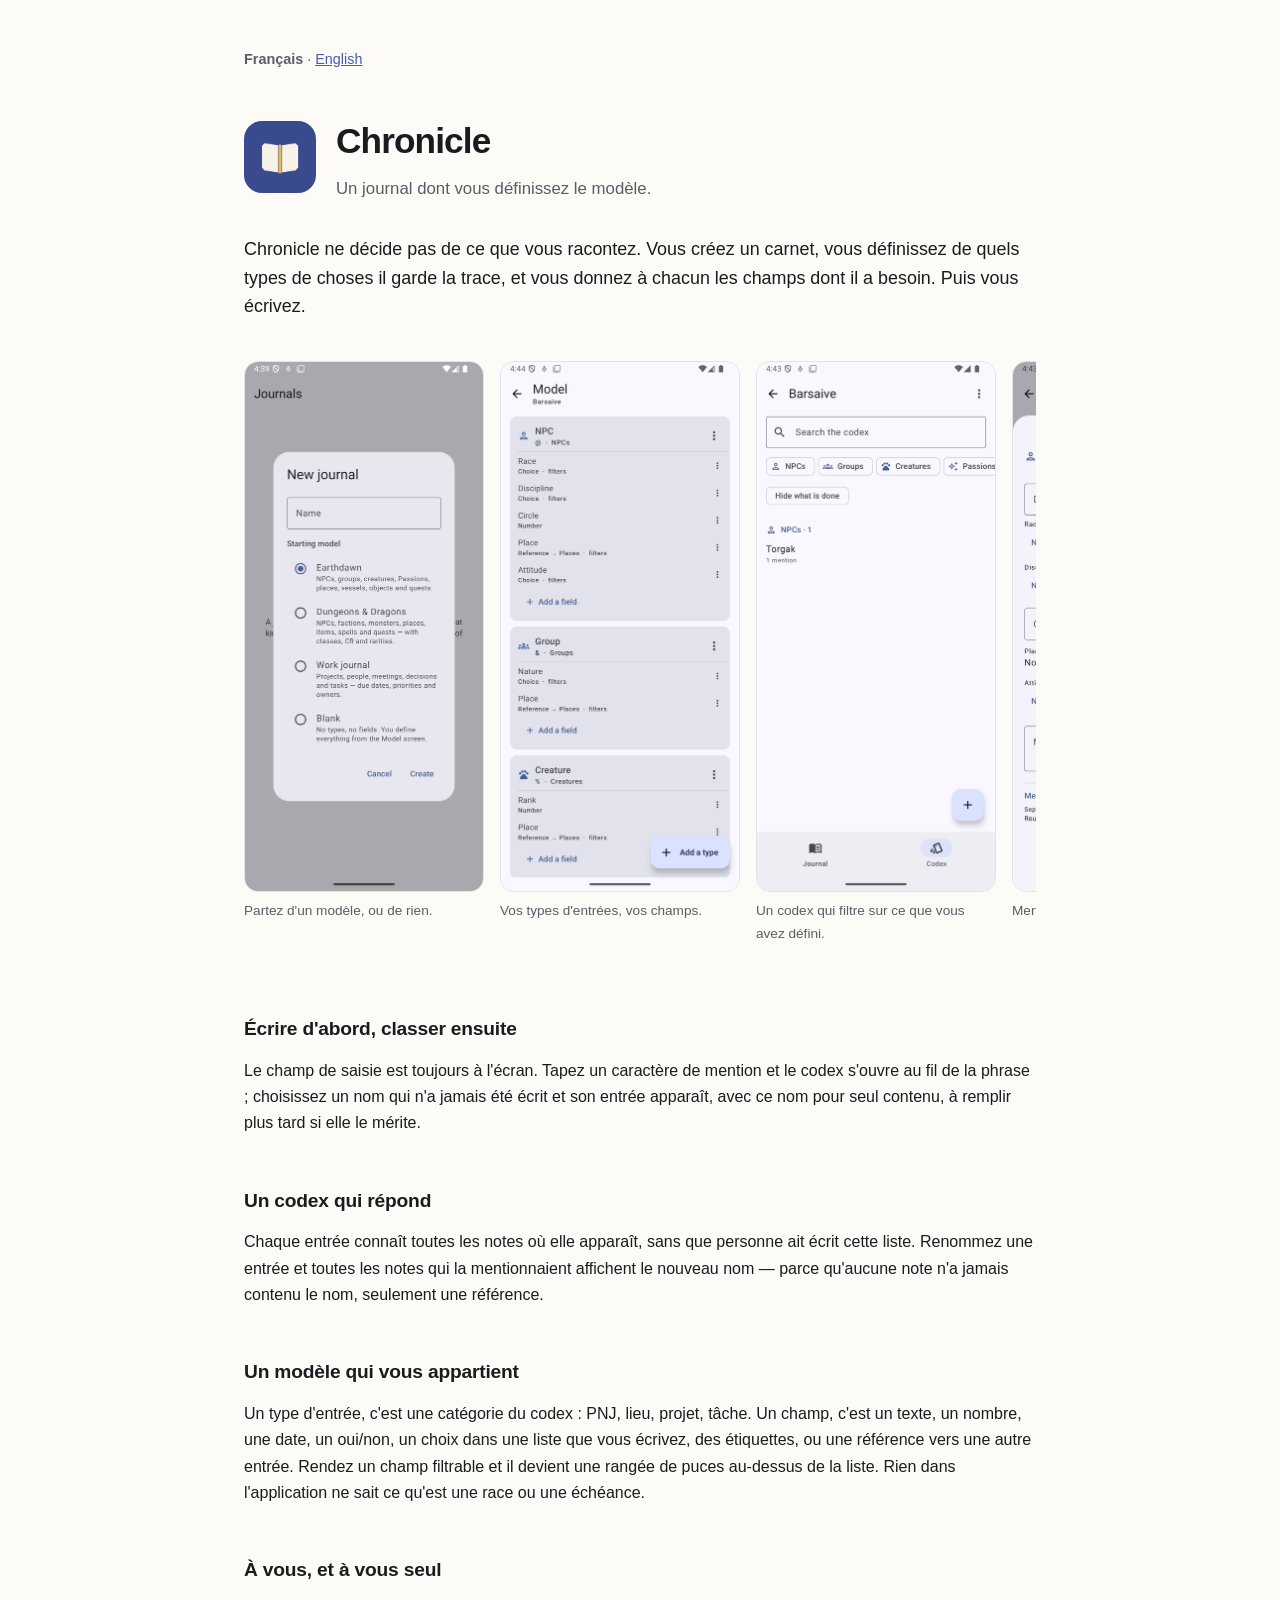
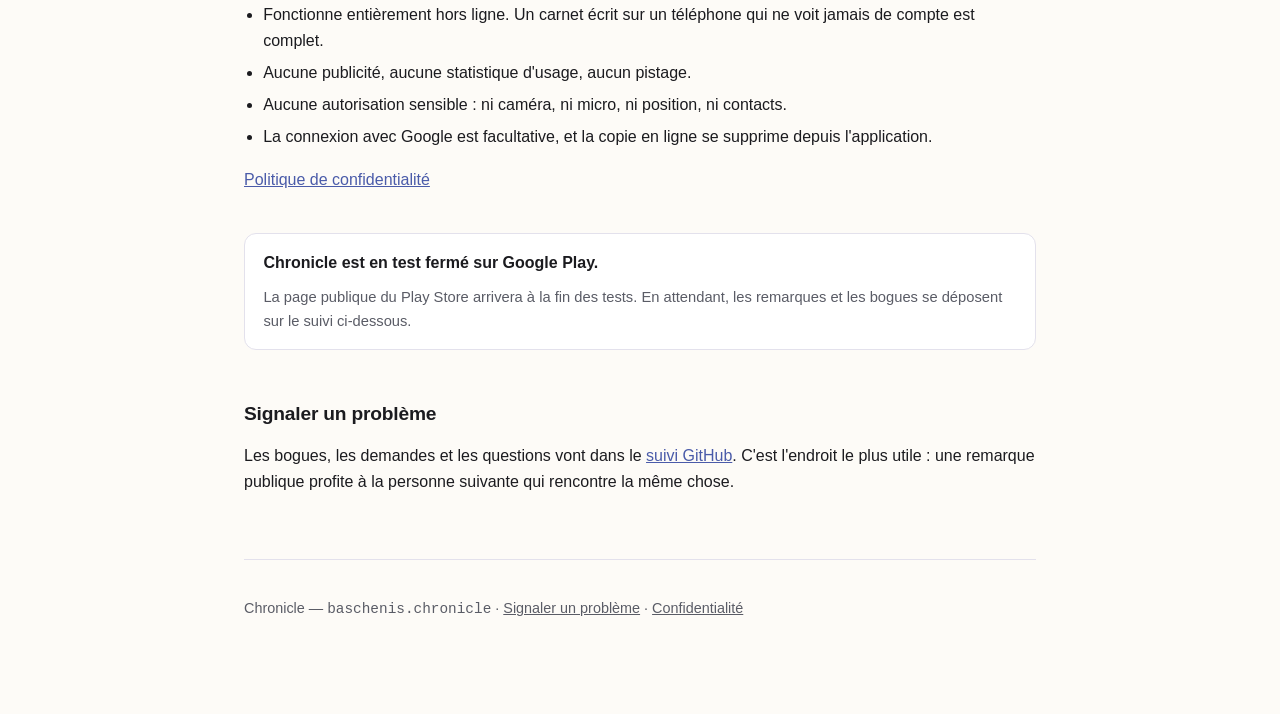
==== index.html @ dacc56c1 "A front door and a place to complain Chronicle had a privacy policy on a Firebase URL and nowhere el" ====
<!doctype html>
<html lang="fr">
<head>
<meta charset="utf-8">
<meta name="viewport" content="width=device-width, initial-scale=1">
<title>Chronicle — un journal dont vous définissez le modèle</title>
<meta name="description" content="Chronicle est un journal Android dont vous définissez vous-même le modèle de données. Hors ligne, sans publicité, sans pistage.">
<meta property="og:title" content="Chronicle">
<meta property="og:description" content="Un journal dont vous définissez le modèle.">
<meta property="og:image" content="img/og.png">
<link rel="icon" href="img/icon.png">
<link rel="stylesheet" href="style.css">
</head>
<body>

<p class="lang"><strong>Français</strong> · <a href="en.html">English</a></p>

<header>
  <img src="img/icon.png" alt="">
  <div>
    <h1>Chronicle</h1>
    <p class="tagline">Un journal dont vous définissez le modèle.</p>
  </div>
</header>

<p class="lede">Chronicle ne décide pas de ce que vous racontez. Vous créez un carnet, vous
définissez de quels types de choses il garde la trace, et vous donnez à chacun les champs dont il a
besoin. Puis vous écrivez.</p>

<div class="shots">
  <figure><img src="img/01_templates.png" alt="L'écran de création d'un carnet, avec les modèles de départ"><figcaption>Partez d'un modèle, ou de rien.</figcaption></figure>
  <figure><img src="img/02_model.png" alt="L'éditeur de modèle, montrant un type d'entrée et ses champs"><figcaption>Vos types d'entrées, vos champs.</figcaption></figure>
  <figure><img src="img/03_codex.png" alt="Le codex, avec sa barre de filtres"><figcaption>Un codex qui filtre sur ce que vous avez défini.</figcaption></figure>
  <figure><img src="img/04_entry.png" alt="Une note du journal citant une entrée du codex"><figcaption>Mentionnez, et l'entrée se crée.</figcaption></figure>
</div>

<h2>Écrire d'abord, classer ensuite</h2>
<p>Le champ de saisie est toujours à l'écran. Tapez un caractère de mention et le codex s'ouvre au
fil de la phrase ; choisissez un nom qui n'a jamais été écrit et son entrée apparaît, avec ce nom
pour seul contenu, à remplir plus tard si elle le mérite.</p>

<h2>Un codex qui répond</h2>
<p>Chaque entrée connaît toutes les notes où elle apparaît, sans que personne ait écrit cette liste.
Renommez une entrée et toutes les notes qui la mentionnaient affichent le nouveau nom — parce
qu'aucune note n'a jamais contenu le nom, seulement une référence.</p>

<h2>Un modèle qui vous appartient</h2>
<p>Un type d'entrée, c'est une catégorie du codex : PNJ, lieu, projet, tâche. Un champ, c'est un
texte, un nombre, une date, un oui/non, un choix dans une liste que vous écrivez, des étiquettes, ou
une référence vers une autre entrée. Rendez un champ filtrable et il devient une rangée de puces
au-dessus de la liste. Rien dans l'application ne sait ce qu'est une race ou une échéance.</p>

<h2>À vous, et à vous seul</h2>
<ul>
  <li>Fonctionne entièrement hors ligne. Un carnet écrit sur un téléphone qui ne voit jamais de compte est complet.</li>
  <li>Aucune publicité, aucune statistique d'usage, aucun pistage.</li>
  <li>Aucune autorisation sensible : ni caméra, ni micro, ni position, ni contacts.</li>
  <li>La connexion avec Google est facultative, et la copie en ligne se supprime depuis l'application.</li>
</ul>
<p><a href="confidentialite.html">Politique de confidentialité</a></p>

<div class="status">
  <p><strong>Chronicle est en test fermé sur Google Play.</strong></p>
  <p>La page publique du Play Store arrivera à la fin des tests. En attendant, les remarques et les
  bogues se déposent sur le suivi ci-dessous.</p>
</div>

<h2>Signaler un problème</h2>
<p>Les bogues, les demandes et les questions vont dans le
<a href="https://github.com/abaschen/chronicle/issues">suivi GitHub</a>. C'est l'endroit le plus
utile : une remarque publique profite à la personne suivante qui rencontre la même chose.</p>

<footer>
  <p>Chronicle — <code>baschenis.chronicle</code> ·
  <a href="https://github.com/abaschen/chronicle/issues">Signaler un problème</a> ·
  <a href="confidentialite.html">Confidentialité</a></p>
</footer>

</body>
</html>
---- style.css ----
/* Shared with the policy pages, which inline the same variables so they stay standalone. */
:root {
  color-scheme: light dark;
  --ink: #1b1b1f;
  --dim: #5a5c66;
  --bg: #fdfbf7;
  --card: #ffffff;
  --rule: #e3e1ec;
  --link: #4a5ba9;
  --brand: #3a4a8f;
  --paper: #f7f2e8;
}
@media (prefers-color-scheme: dark) {
  :root {
    --ink: #e4e1e9;
    --dim: #a9a8b3;
    --bg: #131317;
    --card: #1c1c21;
    --rule: #33333a;
    --link: #b9c3ff;
    --brand: #8c9bdc;
  }
}

* { box-sizing: border-box; }

body {
  margin: 0 auto;
  padding: 3rem 1.25rem 5rem;
  max-width: 52rem;
  background: var(--bg);
  color: var(--ink);
  font: 16px/1.65 -apple-system, BlinkMacSystemFont, "Segoe UI", Roboto, sans-serif;
}

a { color: var(--link); }

.lang { font-size: .9rem; margin: 0 0 2.5rem; color: var(--dim); }

header { display: flex; align-items: center; gap: 1.25rem; margin-bottom: 2rem; }
header img { width: 72px; height: 72px; border-radius: 18px; }
h1 { font-size: 2.2rem; margin: 0; letter-spacing: -.025em; }
.tagline { color: var(--dim); margin: .35rem 0 0; font-size: 1.05rem; }

h2 { font-size: 1.2rem; margin: 3rem 0 .6rem; letter-spacing: -.01em; }
p { margin: .8rem 0; }

.lede { font-size: 1.12rem; line-height: 1.6; }

.shots {
  display: flex;
  gap: 1rem;
  overflow-x: auto;
  padding: .5rem 0 1.25rem;
  margin: 2rem 0 0;
  scroll-snap-type: x mandatory;
}
.shots figure { margin: 0; flex: 0 0 auto; width: 240px; scroll-snap-align: start; }
.shots img {
  width: 100%;
  display: block;
  border: 1px solid var(--rule);
  border-radius: 14px;
  background: var(--card);
}
.shots figcaption { color: var(--dim); font-size: .85rem; margin-top: .5rem; }

.status {
  border: 1px solid var(--rule);
  background: var(--card);
  border-radius: 12px;
  padding: 1rem 1.15rem;
  margin: 2.5rem 0 0;
}
.status p { margin: 0; }
.status p + p { margin-top: .5rem; color: var(--dim); font-size: .92rem; }

ul { padding-left: 1.2rem; }
li { margin: .35rem 0; }

footer {
  margin-top: 4rem;
  padding-top: 1.5rem;
  border-top: 1px solid var(--rule);
  color: var(--dim);
  font-size: .9rem;
}
footer a { color: var(--dim); }
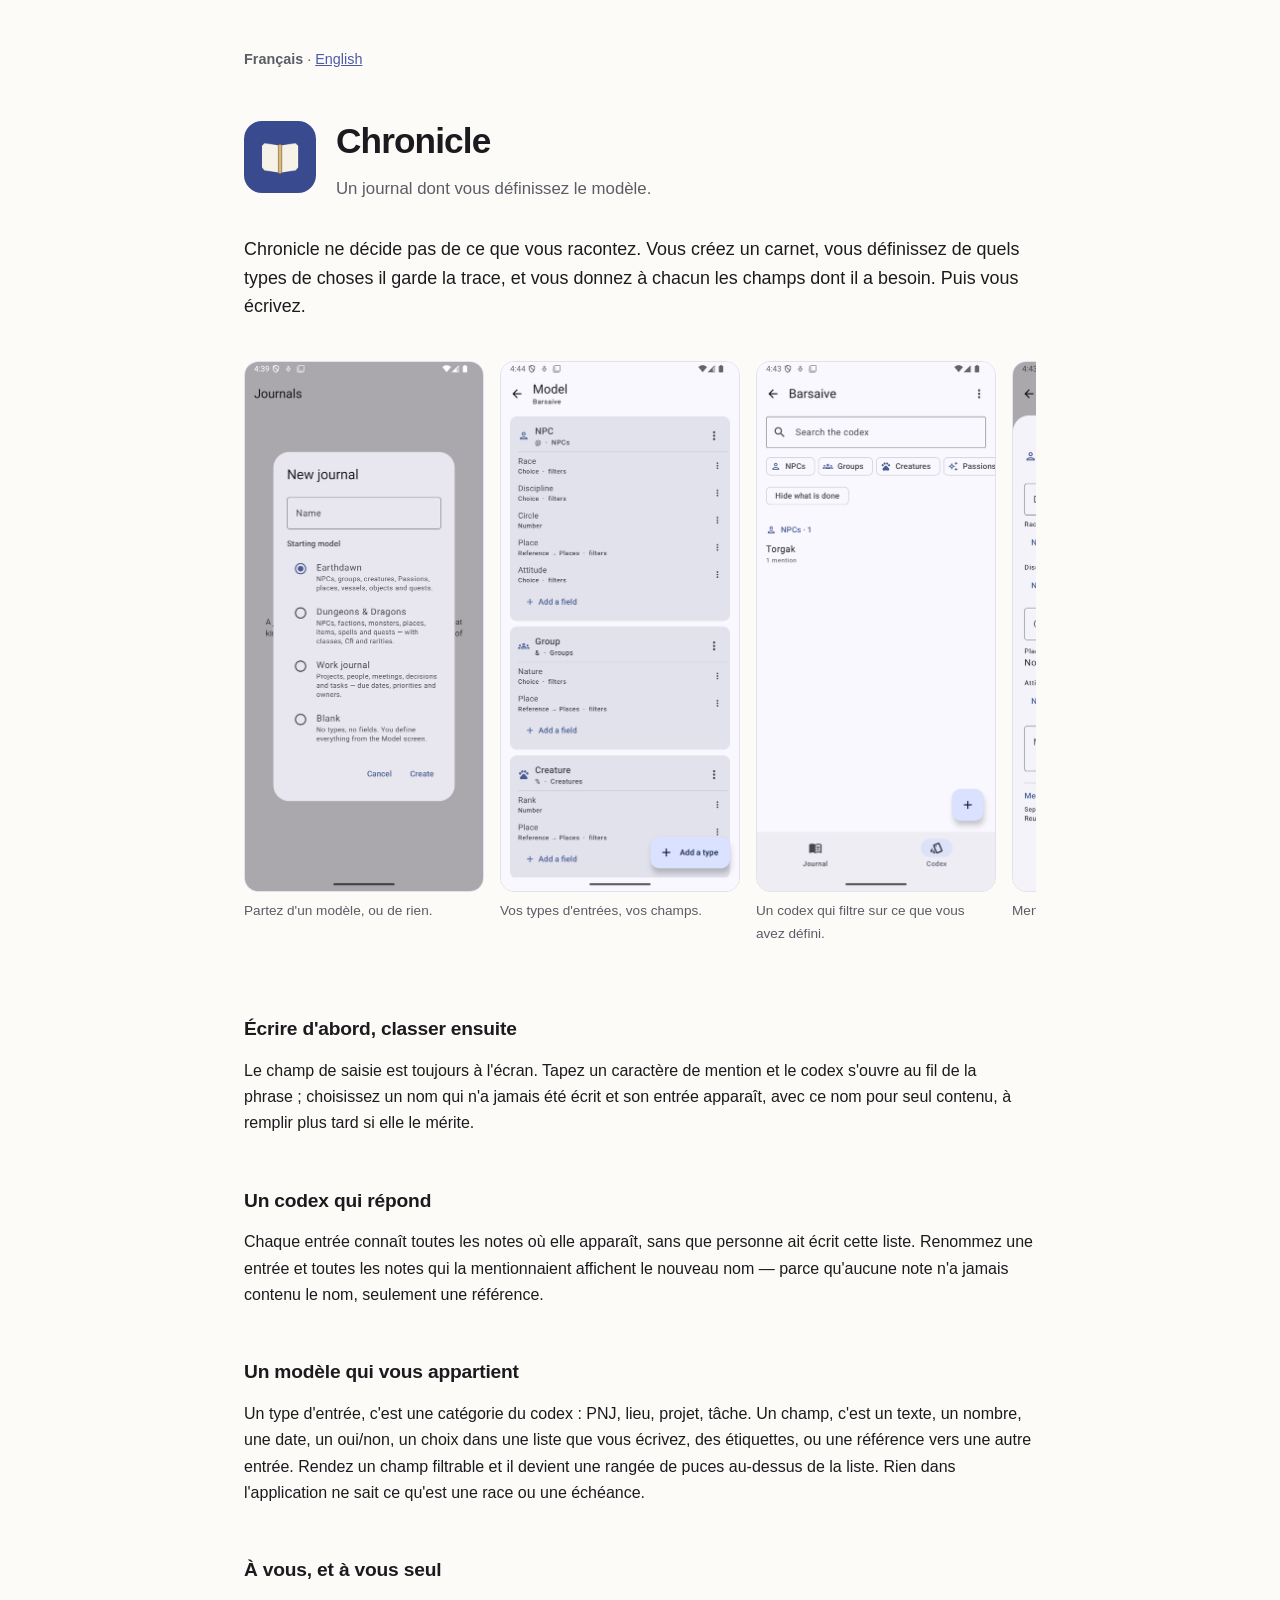
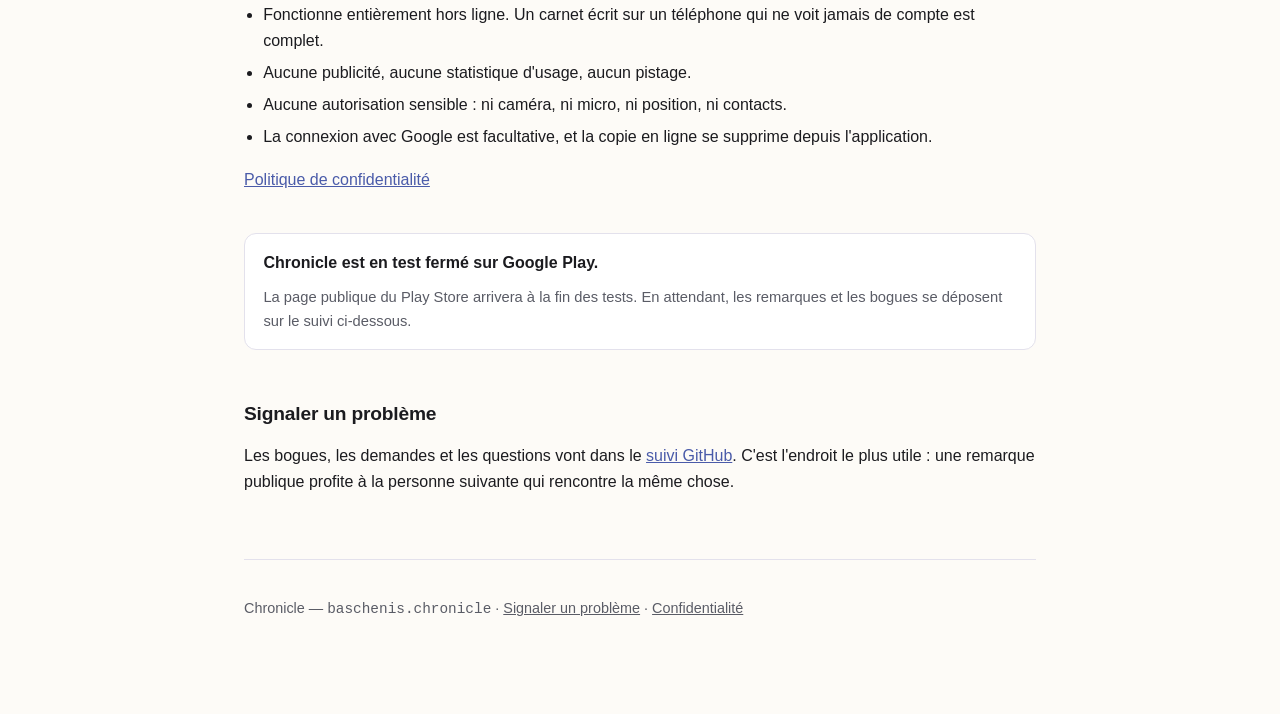
==== commit 6a18ac35: "Keep French punctuation attached to its sentence A colon or semicolon in French takes a space before" ====
--- a/index.html
+++ b/index.html
@@ -36,7 +36,7 @@
 
 <h2>Écrire d'abord, classer ensuite</h2>
 <p>Le champ de saisie est toujours à l'écran. Tapez un caractère de mention et le codex s'ouvre au
-fil de la phrase ; choisissez un nom qui n'a jamais été écrit et son entrée apparaît, avec ce nom
+fil de la phrase&nbsp;; choisissez un nom qui n'a jamais été écrit et son entrée apparaît, avec ce nom
 pour seul contenu, à remplir plus tard si elle le mérite.</p>
 
 <h2>Un codex qui répond</h2>
@@ -45,7 +45,7 @@
 qu'aucune note n'a jamais contenu le nom, seulement une référence.</p>
 
 <h2>Un modèle qui vous appartient</h2>
-<p>Un type d'entrée, c'est une catégorie du codex : PNJ, lieu, projet, tâche. Un champ, c'est un
+<p>Un type d'entrée, c'est une catégorie du codex&nbsp;: PNJ, lieu, projet, tâche. Un champ, c'est un
 texte, un nombre, une date, un oui/non, un choix dans une liste que vous écrivez, des étiquettes, ou
 une référence vers une autre entrée. Rendez un champ filtrable et il devient une rangée de puces
 au-dessus de la liste. Rien dans l'application ne sait ce qu'est une race ou une échéance.</p>
@@ -54,7 +54,7 @@
 <ul>
   <li>Fonctionne entièrement hors ligne. Un carnet écrit sur un téléphone qui ne voit jamais de compte est complet.</li>
   <li>Aucune publicité, aucune statistique d'usage, aucun pistage.</li>
-  <li>Aucune autorisation sensible : ni caméra, ni micro, ni position, ni contacts.</li>
+  <li>Aucune autorisation sensible&nbsp;: ni caméra, ni micro, ni position, ni contacts.</li>
   <li>La connexion avec Google est facultative, et la copie en ligne se supprime depuis l'application.</li>
 </ul>
 <p><a href="confidentialite.html">Politique de confidentialité</a></p>
@@ -68,7 +68,7 @@
 <h2>Signaler un problème</h2>
 <p>Les bogues, les demandes et les questions vont dans le
 <a href="https://github.com/abaschen/chronicle/issues">suivi GitHub</a>. C'est l'endroit le plus
-utile : une remarque publique profite à la personne suivante qui rencontre la même chose.</p>
+utile&nbsp;: une remarque publique profite à la personne suivante qui rencontre la même chose.</p>
 
 <footer>
   <p>Chronicle — <code>baschenis.chronicle</code> ·
